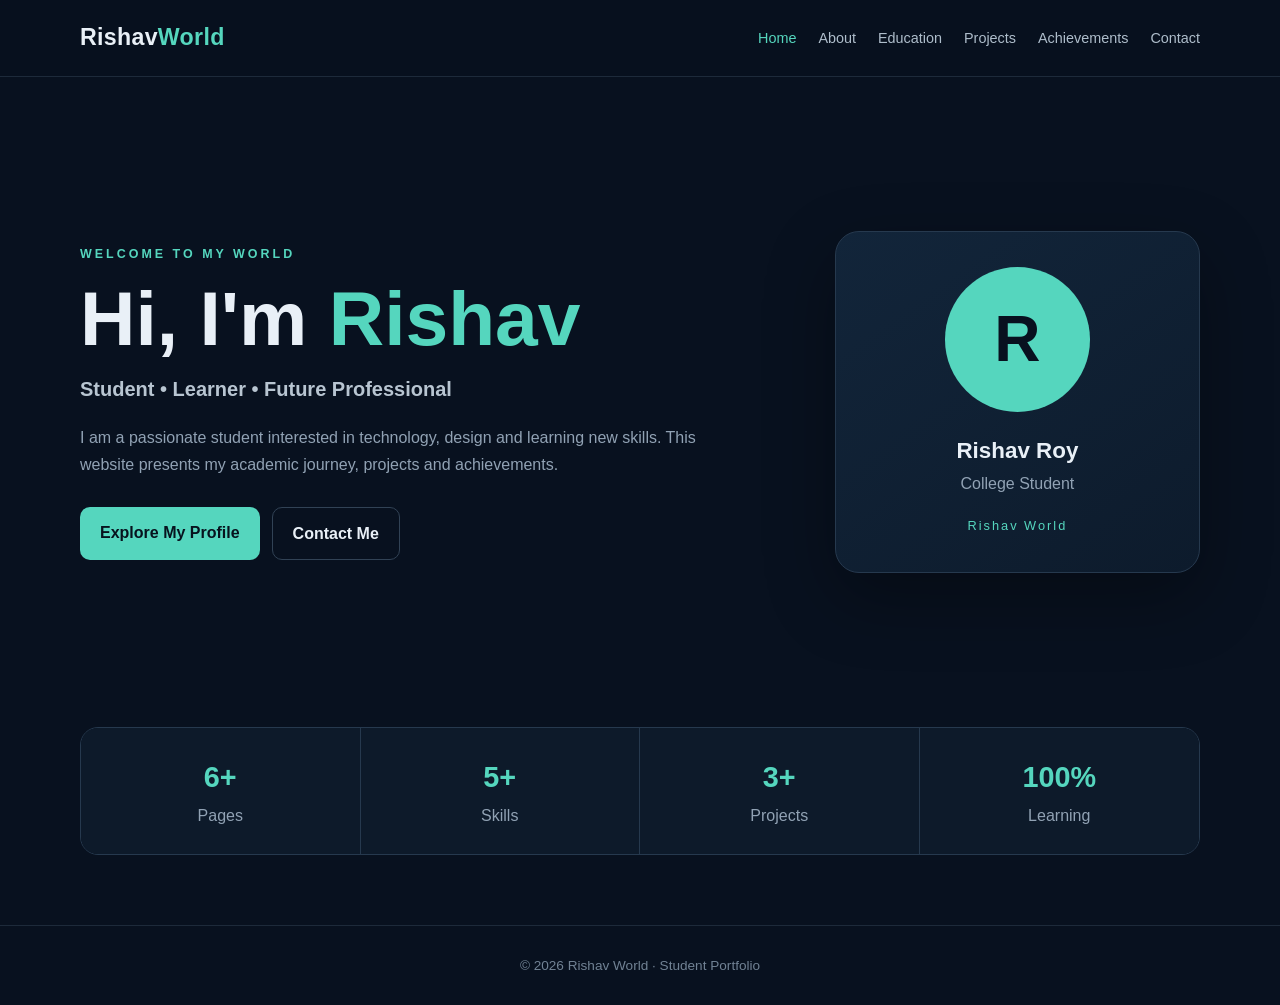
==== index.html @ 49d62210 "Add files via upload" ====
<!DOCTYPE html>
<html lang="en">
<head>
<meta charset="UTF-8">
<meta name="viewport" content="width=device-width, initial-scale=1.0">
<title>Rishav World | Student Portfolio</title>
<link rel="stylesheet" href="style.css">
</head>
<body>
<header><nav class="nav container">
<a class="logo" href="index.html">Rishav<span>World</span></a>
<div class="links">
<a class="active" href="index.html">Home</a><a href="about.html">About</a><a href="education.html">Education</a><a href="projects.html">Projects</a><a href="achievements.html">Achievements</a><a href="contact.html">Contact</a>
</div>
</nav></header>
<main>
<section class="hero container">
<div class="hero-text"><p class="eyebrow">WELCOME TO MY WORLD</p><h1>Hi, I'm <span>Rishav</span></h1><h2>Student • Learner • Future Professional</h2>
<p>I am a passionate student interested in technology, design and learning new skills. This website presents my academic journey, projects and achievements.</p>
<div class="buttons"><a class="btn" href="about.html">Explore My Profile</a><a class="btn secondary" href="contact.html">Contact Me</a></div></div>
<div class="profile-card"><div class="avatar">R</div><h3>Rishav Roy</h3><p>College Student</p><div class="mini">Rishav World</div></div>
</section>
<section class="stats container"><div><b>6+</b><span>Pages</span></div><div><b>5+</b><span>Skills</span></div><div><b>3+</b><span>Projects</span></div><div><b>100%</b><span>Learning</span></div></section>
</main>
<footer>© 2026 Rishav World · Student Portfolio</footer>
</body></html>
---- style.css ----
*{box-sizing:border-box;margin:0;padding:0}body{font-family:Inter,Arial,sans-serif;background:#08111f;color:#e9f0f7;line-height:1.7}a{text-decoration:none;color:inherit}.container{width:min(1120px,92%);margin:auto}header{position:sticky;top:0;z-index:5;background:rgba(8,17,31,.9);backdrop-filter:blur(12px);border-bottom:1px solid #1d2a3a}.nav{min-height:76px;display:flex;align-items:center;justify-content:space-between;gap:20px}.logo{font-size:1.45rem;font-weight:800;letter-spacing:.3px}.logo span,h1 span,h2 span{color:#55d6be}.links{display:flex;gap:22px;flex-wrap:wrap;justify-content:flex-end}.links a{font-size:.9rem;color:#aebdcb}.links a:hover,.links .active{color:#55d6be}.hero{min-height:650px;display:grid;grid-template-columns:1.5fr .8fr;align-items:center;gap:70px}.eyebrow{color:#55d6be;font-size:.78rem;font-weight:800;letter-spacing:3px}.hero h1,h1{font-size:clamp(2.7rem,6vw,4.8rem);line-height:1.08;margin:12px 0}.hero h2{font-size:1.25rem;font-weight:600;color:#b8c5d1;margin-bottom:18px}.hero p:not(.eyebrow),.lead{color:#91a2b4;max-width:650px}.buttons{display:flex;gap:12px;margin-top:28px;flex-wrap:wrap}.btn{display:inline-block;border:0;border-radius:10px;padding:12px 20px;background:#55d6be;color:#07131e;font-weight:800;cursor:pointer}.btn.secondary{background:transparent;color:#e9f0f7;border:1px solid #314255}.profile-card{padding:35px;text-align:center;background:linear-gradient(145deg,#12253a,#0d1b2c);border:1px solid #26394e;border-radius:24px;box-shadow:0 25px 70px #0005}.avatar{width:145px;height:145px;margin:auto auto 20px;border-radius:50%;display:grid;place-items:center;font-size:4rem;font-weight:900;color:#08111f;background:#55d6be}.profile-card h3{font-size:1.4rem}.profile-card p,.muted{color:#91a2b4}.mini{margin-top:18px;color:#55d6be;font-size:.8rem;letter-spacing:2px}.stats{display:grid;grid-template-columns:repeat(4,1fr);border:1px solid #26394e;border-radius:18px;overflow:hidden;margin-bottom:70px}.stats div{padding:25px;text-align:center;background:#0d1a2a;border-right:1px solid #26394e}.stats div:last-child{border:0}.stats b{display:block;font-size:1.8rem;color:#55d6be}.stats span{color:#91a2b4}.page{padding:85px 0 100px;min-height:700px}.page h1{font-size:3.3rem;margin:10px 0 8px}.grid{display:grid;gap:22px;margin-top:35px}.grid.two{grid-template-columns:repeat(2,1fr)}.grid.three{grid-template-columns:repeat(3,1fr)}.card{background:#0d1a2a;border:1px solid #26394e;border-radius:18px;padding:28px}.card h3{margin-bottom:12px;font-size:1.2rem}.card p{color:#9babb9;margin-bottom:9px}.tags{display:flex;gap:9px;flex-wrap:wrap;margin-top:15px}.tags span,.pill{padding:5px 10px;border-radius:99px;background:#13283a;color:#55d6be;font-size:.78rem;border:1px solid #23465a}.icon{font-weight:900;color:#55d6be;font-size:1.3rem;margin-bottom:10px}.timeline{margin:40px 0;border-left:2px solid #55d6be;padding-left:30px}.timeline-item{margin-bottom:35px;position:relative}.timeline-item:before{content:'';position:absolute;width:11px;height:11px;background:#55d6be;border-radius:50%;left:-37px;top:10px}.timeline-item>b{color:#55d6be;font-size:.85rem}.timeline-item h3{margin:4px 0}.skill{margin:20px 0}.skill label{display:flex;justify-content:space-between;color:#b8c5d1}.skill>div{height:8px;background:#1d2b3b;border-radius:10px;margin-top:7px;overflow:hidden}.skill i{display:block;height:100%;background:#55d6be;border-radius:10px}form{display:grid;gap:14px}input,textarea{width:100%;padding:13px 15px;background:#08111f;border:1px solid #2a3d51;color:#fff;border-radius:10px;font:inherit;outline:none}input:focus,textarea:focus{border-color:#55d6be}footer{text-align:center;padding:28px;border-top:1px solid #1d2a3a;color:#718294;font-size:.85rem}@media(max-width:800px){.links{gap:10px}.links a{font-size:.75rem}.hero{grid-template-columns:1fr;padding:70px 0}.profile-card{max-width:360px}.stats{grid-template-columns:repeat(2,1fr)}.stats div:nth-child(2){border-right:0}.grid.two,.grid.three{grid-template-columns:1fr}.page h1{font-size:2.5rem}.nav{align-items:flex-start;padding:18px 0;flex-direction:column}.links{justify-content:flex-start}}
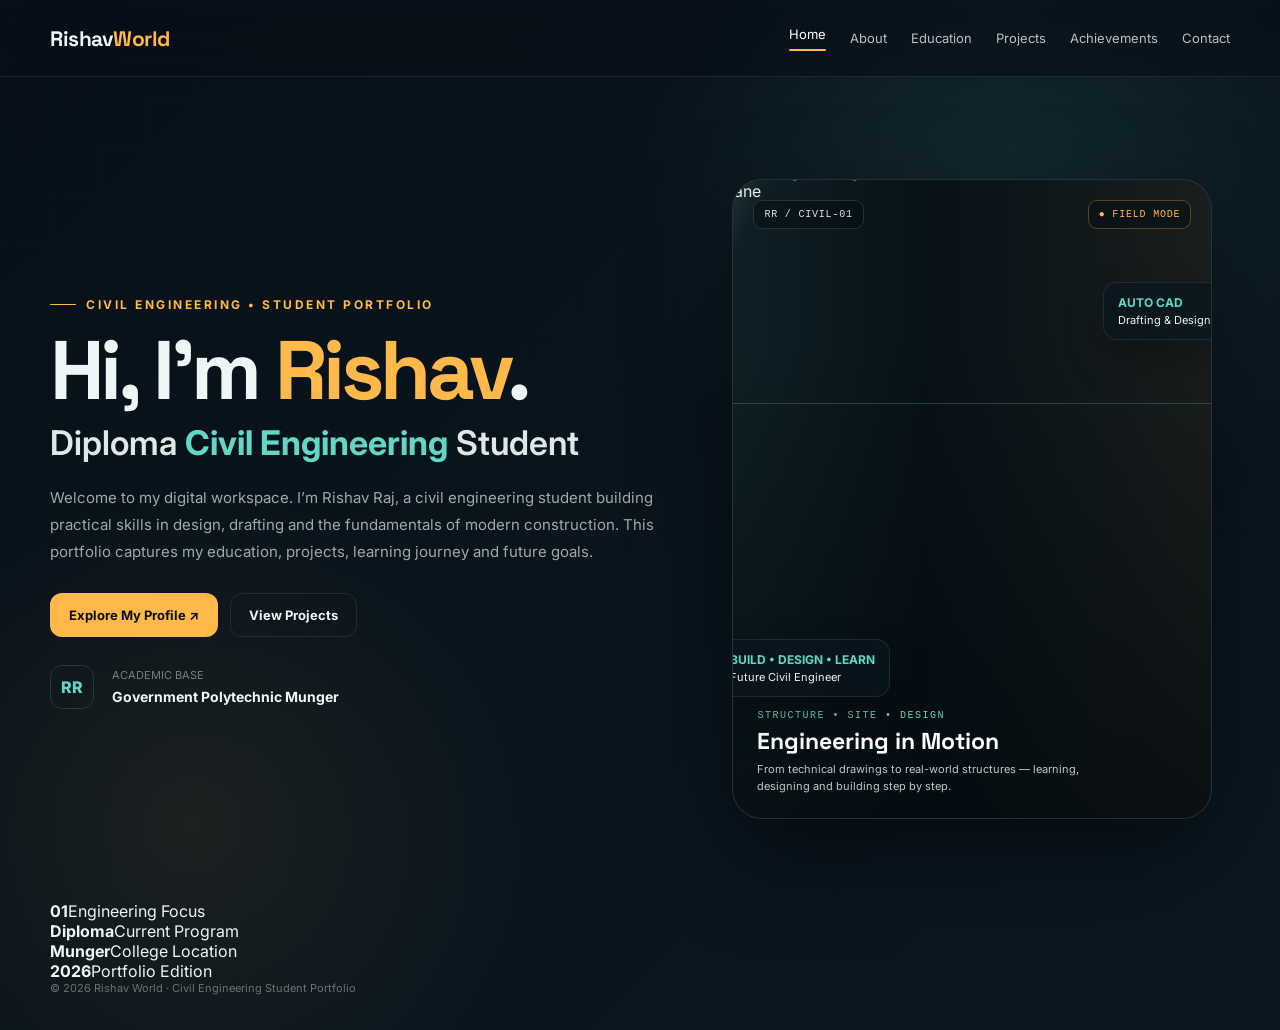
==== commit d0e72215: "Add files via upload" ====
--- a/index.html
+++ b/index.html
@@ -3,24 +3,93 @@
 <head>
 <meta charset="UTF-8">
 <meta name="viewport" content="width=device-width, initial-scale=1.0">
-<title>Rishav World | Student Portfolio</title>
-<link rel="stylesheet" href="style.css">
+<title>Rishav Raj | Civil Engineering Portfolio</title>
+<meta name="description" content="Rishav Raj — Diploma in Civil Engineering student at Government Polytechnic Munger.">
+<link rel="preconnect" href="https://fonts.googleapis.com">
+<link rel="preconnect" href="https://fonts.gstatic.com" crossorigin>
+<link href="https://fonts.googleapis.com/css2?family=Inter:wght@400;500;600;700;800&family=Space+Grotesk:wght@500;600;700&display=swap" rel="stylesheet">
+<style>
+:root{--bg:#071018;--bg2:#0b1822;--text:#eef7f5;--muted:#9aadaa;--line:rgba(255,255,255,.09);--accent:#ffb84a;--accent2:#63d6c6;--max:1180px}
+*{box-sizing:border-box;margin:0;padding:0}html{scroll-behavior:smooth}
+body{min-height:100vh;color:var(--text);font-family:Inter,system-ui,sans-serif;background:radial-gradient(circle at 78% 20%,rgba(99,214,198,.11),transparent 28%),radial-gradient(circle at 15% 80%,rgba(255,184,74,.08),transparent 25%),linear-gradient(135deg,var(--bg),var(--bg2));overflow-x:hidden}
+body:before{content:"";position:fixed;inset:0;pointer-events:none;opacity:.18;background-image:linear-gradient(rgba(99,214,198,.08) 1px,transparent 1px),linear-gradient(90deg,rgba(99,214,198,.08) 1px,transparent 1px);background-size:48px 48px;mask-image:linear-gradient(to bottom,black,transparent 85%)}
+a{color:inherit;text-decoration:none}.container{width:min(var(--max),calc(100% - 40px));margin:auto}
+header{position:relative;z-index:10;border-bottom:1px solid var(--line);backdrop-filter:blur(14px);background:rgba(7,16,24,.62)}
+nav{height:76px;display:flex;align-items:center;justify-content:space-between}.logo{font-family:"Space Grotesk";font-weight:700;font-size:21px;letter-spacing:-.5px}.logo span{color:var(--accent)}
+.links{display:flex;gap:24px;align-items:center}.links a{font-size:13px;color:#b6c3c2;transition:.25s}.links a:hover,.links a.active{color:#fff}.links .active:after{content:"";display:block;width:100%;height:2px;background:var(--accent);margin-top:7px;border-radius:5px}
+.hero{min-height:calc(100vh - 76px);display:grid;grid-template-columns:1.08fr .92fr;align-items:center;gap:60px;padding:70px 0 50px;position:relative}
+.eyebrow{display:inline-flex;align-items:center;gap:10px;color:var(--accent);font-size:12px;letter-spacing:2.5px;font-weight:700}.eyebrow:before{content:"";width:26px;height:1px;background:var(--accent)}
+h1{font-family:"Space Grotesk";font-size:clamp(48px,7vw,83px);line-height:.97;letter-spacing:-4px;margin:18px 0 12px}h1 span{color:var(--accent)}
+.role{font-size:clamp(21px,3vw,34px);font-weight:600;color:#dce9e7;line-height:1.2}.role b{color:var(--accent2)}
+.intro{color:var(--muted);max-width:660px;line-height:1.8;font-size:15px;margin-top:20px}
+.actions{display:flex;gap:12px;flex-wrap:wrap;margin-top:28px}.btn{display:inline-flex;align-items:center;justify-content:center;padding:13px 18px;border-radius:12px;border:1px solid transparent;background:var(--accent);color:#0a1116;font-weight:700;font-size:13px;transition:.25s}.btn:hover{transform:translateY(-2px);box-shadow:0 10px 28px rgba(255,184,74,.18)}.btn.secondary{background:transparent;color:#ecf6f3;border-color:var(--line)}
+.identity{display:flex;gap:18px;align-items:center;margin-top:28px}.identity .mark{width:44px;height:44px;border-radius:12px;border:1px solid rgba(255,255,255,.12);display:grid;place-items:center;color:var(--accent2);font-weight:800}.identity small{display:block;color:#718380;font-size:11px;margin-bottom:4px}.identity strong{font-size:14px}
+.visual{position:relative;min-height:540px;display:grid;place-items:center}
+.engineering-card{
+position:relative;width:min(480px,100%);aspect-ratio:3/4;border:1px solid rgba(255,255,255,.13);
+border-radius:30px;overflow:hidden;background:#081219;box-shadow:0 35px 100px rgba(0,0,0,.48);
+isolation:isolate;transform:translateZ(0)
+}
+.engineering-card:before{content:"";position:absolute;inset:0;z-index:2;pointer-events:none;
+background:linear-gradient(180deg,rgba(3,9,13,.05) 25%,rgba(3,9,13,.7) 100%),
+linear-gradient(90deg,rgba(99,214,198,.08),transparent 40%,rgba(255,184,74,.08))}
+.hero-photo{position:absolute;inset:-3%;width:106%;height:106%;object-fit:cover;object-position:center;filter:saturate(.86) contrast(1.06);animation:slowZoom 12s ease-in-out infinite alternate}
+.engineering-card:after{content:"";position:absolute;z-index:3;inset:-30%;pointer-events:none;
+background:linear-gradient(115deg,transparent 42%,rgba(255,255,255,.14) 48%,transparent 54%);
+transform:translateX(-55%) rotate(3deg);animation:lightSweep 6s ease-in-out infinite}
+.scanline{position:absolute;z-index:4;left:0;right:0;height:1px;top:35%;background:rgba(99,214,198,.7);box-shadow:0 0 18px rgba(99,214,198,.45);opacity:.35;animation:scan 5s ease-in-out infinite}
+.hud{position:absolute;z-index:5;left:20px;right:20px;top:20px;display:flex;justify-content:space-between;align-items:flex-start}
+.hud span{padding:8px 10px;border:1px solid rgba(255,255,255,.13);border-radius:9px;background:rgba(4,12,17,.42);backdrop-filter:blur(10px);font:10px ui-monospace,monospace;color:#d9e6e3;letter-spacing:.8px}
+.hud .live{color:var(--accent);border-color:rgba(255,184,74,.3)}
+.hero-caption{position:absolute;z-index:5;left:24px;right:24px;bottom:22px}
+.hero-caption .tag{font:10px ui-monospace,monospace;color:var(--accent2);letter-spacing:1.5px}
+.hero-caption h3{font-family:"Space Grotesk";font-size:23px;margin:5px 0;color:#fff}
+.hero-caption p{font-size:11px;color:#bdc9c7;max-width:340px;line-height:1.6}
+.float-card{position:absolute;z-index:7;padding:12px 14px;border:1px solid var(--line);border-radius:14px;background:rgba(10,23,31,.78);box-shadow:0 18px 40px rgba(0,0,0,.28);backdrop-filter:blur(12px);font-size:11px}
+.float-card strong{display:block;color:var(--accent2);font-size:12px;margin-bottom:3px}
+.fc1{right:-15px;top:16%;animation:float 4s ease-in-out infinite}
+.fc2{left:-18px;bottom:19%;animation:float 4s .9s ease-in-out infinite}
+@keyframes float{50%{transform:translateY(-9px)}}
+@keyframes slowZoom{from{transform:scale(1)}to{transform:scale(1.065)}}
+@keyframes lightSweep{0%,20%{transform:translateX(-60%) rotate(3deg)}65%,100%{transform:translateX(60%) rotate(3deg)}}
+@keyframes scan{0%,100%{top:20%;opacity:.1}50%{top:76%;opacity:.5}}
+@media(max-width:900px){.links{display:none}.hero{grid-template-columns:1fr;gap:30px;padding-top:60px}.visual{min-height:430px}.stats{grid-template-columns:repeat(2,1fr)}}
+@media(max-width:520px){.container{width:min(100% - 28px,var(--max))}h1{letter-spacing:-3px}.intro{font-size:14px}.engineering-card{border-radius:22px}.blueprint{transform:scale(.78)}.fc1{right:2px}.fc2{left:2px}.stats{grid-template-columns:1fr 1fr;gap:9px}.stat{padding:16px}}
+</style>
 </head>
 <body>
-<header><nav class="nav container">
+<header><nav class="container">
 <a class="logo" href="index.html">Rishav<span>World</span></a>
 <div class="links">
 <a class="active" href="index.html">Home</a><a href="about.html">About</a><a href="education.html">Education</a><a href="projects.html">Projects</a><a href="achievements.html">Achievements</a><a href="contact.html">Contact</a>
-</div>
-</nav></header>
+</div></nav></header>
 <main>
 <section class="hero container">
-<div class="hero-text"><p class="eyebrow">WELCOME TO MY WORLD</p><h1>Hi, I'm <span>Rishav</span></h1><h2>Student • Learner • Future Professional</h2>
-<p>I am a passionate student interested in technology, design and learning new skills. This website presents my academic journey, projects and achievements.</p>
-<div class="buttons"><a class="btn" href="about.html">Explore My Profile</a><a class="btn secondary" href="contact.html">Contact Me</a></div></div>
-<div class="profile-card"><div class="avatar">R</div><h3>Rishav Roy</h3><p>College Student</p><div class="mini">Rishav World</div></div>
+<div class="hero-text">
+<p class="eyebrow">CIVIL ENGINEERING • STUDENT PORTFOLIO</p>
+<h1>Hi, I'm <span>Rishav</span>.</h1>
+<p class="role">Diploma <b>Civil Engineering</b> Student</p>
+<p class="intro">Welcome to my digital workspace. I’m Rishav Raj, a civil engineering student building practical skills in design, drafting and the fundamentals of modern construction. This portfolio captures my education, projects, learning journey and future goals.</p>
+<div class="actions"><a class="btn" href="about.html">Explore My Profile ↗</a><a class="btn secondary" href="projects.html">View Projects</a></div>
+<div class="identity"><div class="mark">RR</div><div><small>ACADEMIC BASE</small><strong>Government Polytechnic Munger</strong></div></div>
+</div>
+<div class="visual" aria-label="Animated civil engineering blueprint illustration">
+<div class="engineering-card">
+<img class="hero-photo" src="civil-construction.jpg" alt="Civil engineering construction site with structural work and tower crane">
+<div class="scanline"></div>
+<div class="hud"><span>RR / CIVIL-01</span><span class="live">● FIELD MODE</span></div>
+<div class="hero-caption">
+<div class="tag">STRUCTURE • SITE • DESIGN</div>
+<h3>Engineering in Motion</h3>
+<p>From technical drawings to real-world structures — learning, designing and building step by step.</p>
+</div>
+<div class="float-card fc1"><strong>AUTO CAD</strong>Drafting &amp; Design</div>
+<div class="float-card fc2"><strong>BUILD • DESIGN • LEARN</strong>Future Civil Engineer</div>
+</div></div>
 </section>
-<section class="stats container"><div><b>6+</b><span>Pages</span></div><div><b>5+</b><span>Skills</span></div><div><b>3+</b><span>Projects</span></div><div><b>100%</b><span>Learning</span></div></section>
+<section class="stats container">
+<div class="stat"><b>01</b><span>Engineering Focus</span></div><div class="stat"><b>Diploma</b><span>Current Program</span></div><div class="stat"><b>Munger</b><span>College Location</span></div><div class="stat"><b>2026</b><span>Portfolio Edition</span></div>
+</section>
 </main>
-<footer>© 2026 Rishav World · Student Portfolio</footer>
+<footer class="container" style="padding:0 0 35px;color:#667673;font-size:11px;">© 2026 Rishav World · Civil Engineering Student Portfolio</footer>
 </body></html>
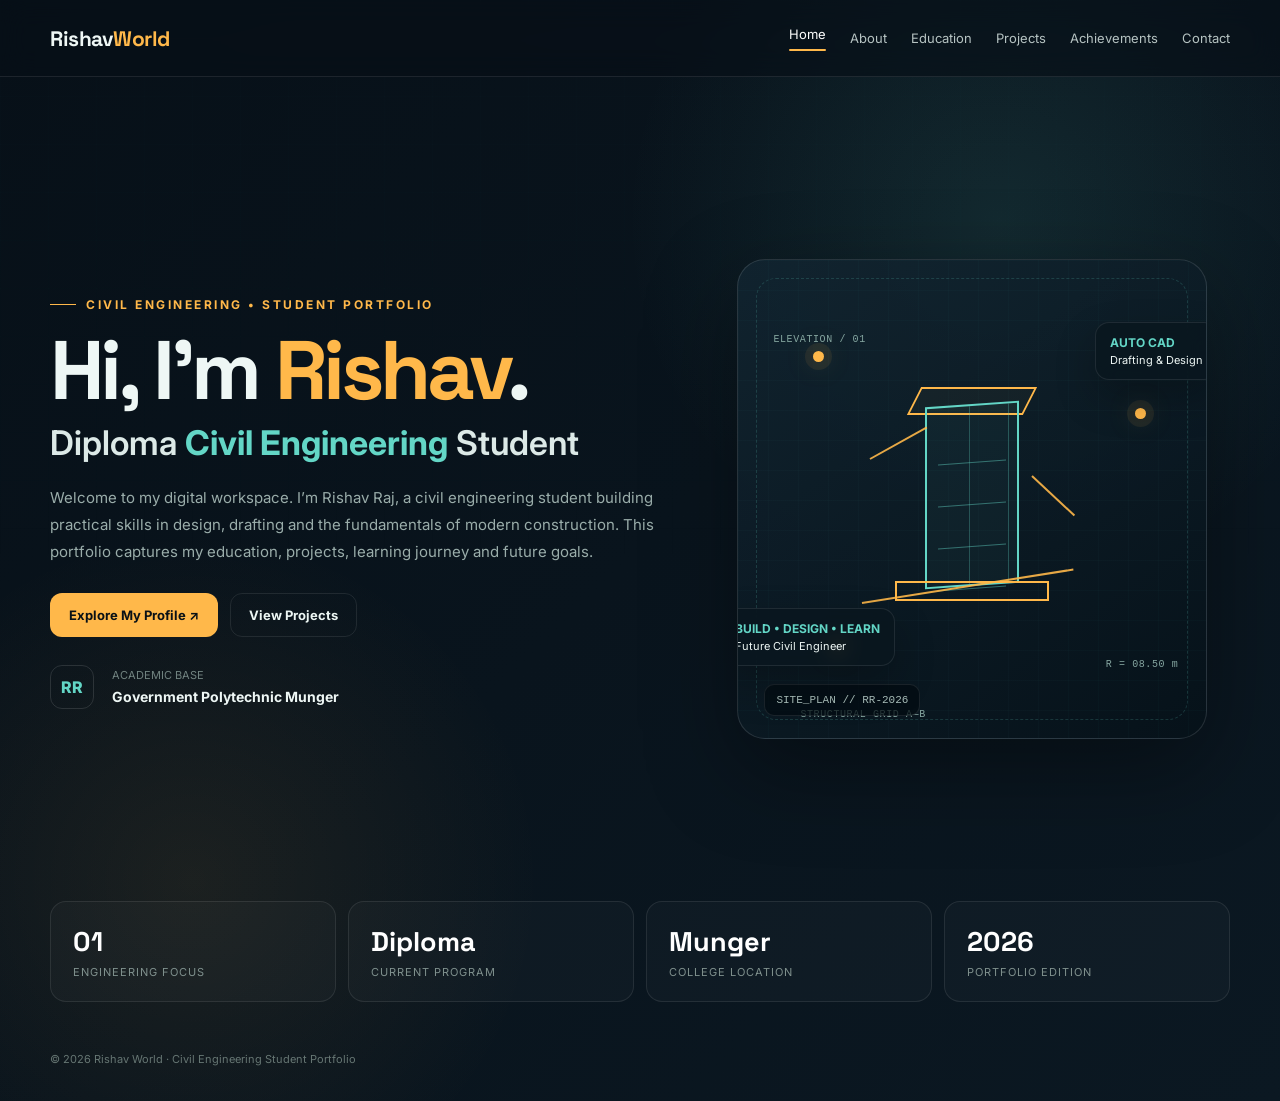
==== commit 2d29d86f: "Add files via upload" ====
--- a/index.html
+++ b/index.html
@@ -16,7 +16,7 @@
 a{color:inherit;text-decoration:none}.container{width:min(var(--max),calc(100% - 40px));margin:auto}
 header{position:relative;z-index:10;border-bottom:1px solid var(--line);backdrop-filter:blur(14px);background:rgba(7,16,24,.62)}
 nav{height:76px;display:flex;align-items:center;justify-content:space-between}.logo{font-family:"Space Grotesk";font-weight:700;font-size:21px;letter-spacing:-.5px}.logo span{color:var(--accent)}
-.links{display:flex;gap:24px;align-items:center}.links a{font-size:13px;color:#b6c3c2;transition:.25s}.links a:hover,.links a.active{color:#fff}.links .active:after{content:"";display:block;width:100%;height:2px;background:var(--accent);margin-top:7px;border-radius:5px}
+.links{display:flex;gap:24px;align-items:center;overflow-x:auto;white-space:nowrap;scrollbar-width:none}.links::-webkit-scrollbar{display:none}.links a{font-size:13px;color:#b6c3c2;transition:.25s}.links a:hover,.links a.active{color:#fff}.links .active:after{content:"";display:block;width:100%;height:2px;background:var(--accent);margin-top:7px;border-radius:5px}
 .hero{min-height:calc(100vh - 76px);display:grid;grid-template-columns:1.08fr .92fr;align-items:center;gap:60px;padding:70px 0 50px;position:relative}
 .eyebrow{display:inline-flex;align-items:center;gap:10px;color:var(--accent);font-size:12px;letter-spacing:2.5px;font-weight:700}.eyebrow:before{content:"";width:26px;height:1px;background:var(--accent)}
 h1{font-family:"Space Grotesk";font-size:clamp(48px,7vw,83px);line-height:.97;letter-spacing:-4px;margin:18px 0 12px}h1 span{color:var(--accent)}
@@ -24,36 +24,17 @@
 .intro{color:var(--muted);max-width:660px;line-height:1.8;font-size:15px;margin-top:20px}
 .actions{display:flex;gap:12px;flex-wrap:wrap;margin-top:28px}.btn{display:inline-flex;align-items:center;justify-content:center;padding:13px 18px;border-radius:12px;border:1px solid transparent;background:var(--accent);color:#0a1116;font-weight:700;font-size:13px;transition:.25s}.btn:hover{transform:translateY(-2px);box-shadow:0 10px 28px rgba(255,184,74,.18)}.btn.secondary{background:transparent;color:#ecf6f3;border-color:var(--line)}
 .identity{display:flex;gap:18px;align-items:center;margin-top:28px}.identity .mark{width:44px;height:44px;border-radius:12px;border:1px solid rgba(255,255,255,.12);display:grid;place-items:center;color:var(--accent2);font-weight:800}.identity small{display:block;color:#718380;font-size:11px;margin-bottom:4px}.identity strong{font-size:14px}
-.visual{position:relative;min-height:540px;display:grid;place-items:center}
-.engineering-card{
-position:relative;width:min(480px,100%);aspect-ratio:3/4;border:1px solid rgba(255,255,255,.13);
-border-radius:30px;overflow:hidden;background:#081219;box-shadow:0 35px 100px rgba(0,0,0,.48);
-isolation:isolate;transform:translateZ(0)
-}
-.engineering-card:before{content:"";position:absolute;inset:0;z-index:2;pointer-events:none;
-background:linear-gradient(180deg,rgba(3,9,13,.05) 25%,rgba(3,9,13,.7) 100%),
-linear-gradient(90deg,rgba(99,214,198,.08),transparent 40%,rgba(255,184,74,.08))}
-.hero-photo{position:absolute;inset:-3%;width:106%;height:106%;object-fit:cover;object-position:center;filter:saturate(.86) contrast(1.06);animation:slowZoom 12s ease-in-out infinite alternate}
-.engineering-card:after{content:"";position:absolute;z-index:3;inset:-30%;pointer-events:none;
-background:linear-gradient(115deg,transparent 42%,rgba(255,255,255,.14) 48%,transparent 54%);
-transform:translateX(-55%) rotate(3deg);animation:lightSweep 6s ease-in-out infinite}
-.scanline{position:absolute;z-index:4;left:0;right:0;height:1px;top:35%;background:rgba(99,214,198,.7);box-shadow:0 0 18px rgba(99,214,198,.45);opacity:.35;animation:scan 5s ease-in-out infinite}
-.hud{position:absolute;z-index:5;left:20px;right:20px;top:20px;display:flex;justify-content:space-between;align-items:flex-start}
-.hud span{padding:8px 10px;border:1px solid rgba(255,255,255,.13);border-radius:9px;background:rgba(4,12,17,.42);backdrop-filter:blur(10px);font:10px ui-monospace,monospace;color:#d9e6e3;letter-spacing:.8px}
-.hud .live{color:var(--accent);border-color:rgba(255,184,74,.3)}
-.hero-caption{position:absolute;z-index:5;left:24px;right:24px;bottom:22px}
-.hero-caption .tag{font:10px ui-monospace,monospace;color:var(--accent2);letter-spacing:1.5px}
-.hero-caption h3{font-family:"Space Grotesk";font-size:23px;margin:5px 0;color:#fff}
-.hero-caption p{font-size:11px;color:#bdc9c7;max-width:340px;line-height:1.6}
-.float-card{position:absolute;z-index:7;padding:12px 14px;border:1px solid var(--line);border-radius:14px;background:rgba(10,23,31,.78);box-shadow:0 18px 40px rgba(0,0,0,.28);backdrop-filter:blur(12px);font-size:11px}
-.float-card strong{display:block;color:var(--accent2);font-size:12px;margin-bottom:3px}
-.fc1{right:-15px;top:16%;animation:float 4s ease-in-out infinite}
-.fc2{left:-18px;bottom:19%;animation:float 4s .9s ease-in-out infinite}
-@keyframes float{50%{transform:translateY(-9px)}}
-@keyframes slowZoom{from{transform:scale(1)}to{transform:scale(1.065)}}
-@keyframes lightSweep{0%,20%{transform:translateX(-60%) rotate(3deg)}65%,100%{transform:translateX(60%) rotate(3deg)}}
-@keyframes scan{0%,100%{top:20%;opacity:.1}50%{top:76%;opacity:.5}}
-@media(max-width:900px){.links{display:none}.hero{grid-template-columns:1fr;gap:30px;padding-top:60px}.visual{min-height:430px}.stats{grid-template-columns:repeat(2,1fr)}}
+.visual{position:relative;min-height:500px;display:grid;place-items:center}.engineering-card{position:relative;width:min(470px,100%);aspect-ratio:1/1.02;border:1px solid rgba(255,255,255,.12);border-radius:28px;background:linear-gradient(145deg,rgba(18,37,49,.86),rgba(6,17,25,.86));box-shadow:0 30px 90px rgba(0,0,0,.36);overflow:hidden}.engineering-card:before{content:"";position:absolute;inset:18px;border:1px dashed rgba(99,214,198,.18);border-radius:20px}
+.grid{position:absolute;inset:0;opacity:.28;background-image:linear-gradient(rgba(99,214,198,.09) 1px,transparent 1px),linear-gradient(90deg,rgba(99,214,198,.09) 1px,transparent 1px);background-size:30px 30px}
+.blueprint{position:absolute;inset:50px 45px;display:grid;place-items:center}.building{position:relative;width:250px;height:250px}.tower{position:absolute;left:78px;top:30px;width:94px;height:182px;border:2px solid var(--accent2);background:rgba(99,214,198,.04);transform:skewY(-4deg)}.tower:before,.tower:after{content:"";position:absolute;left:11px;right:11px;height:1px;background:rgba(99,214,198,.45)}.tower:before{top:56px;box-shadow:0 42px rgba(99,214,198,.45),0 84px rgba(99,214,198,.45),0 126px rgba(99,214,198,.45)}.tower:after{top:0;bottom:0;left:42px;right:auto;width:1px;height:auto;background:rgba(99,214,198,.28);box-shadow:39px 0 rgba(99,214,198,.28)}
+.roof{position:absolute;left:67px;top:13px;width:116px;height:28px;border:2px solid var(--accent);transform:skewX(-27deg);background:rgba(255,184,74,.03)}.base{position:absolute;left:48px;bottom:23px;width:154px;height:20px;border:2px solid var(--accent)}
+.beam{position:absolute;background:var(--accent);height:2px;transform-origin:left center;opacity:.9}.beam.one{left:15px;top:228px;width:214px;transform:rotate(-9deg)}.beam.two{left:23px;top:84px;width:65px;transform:rotate(-29deg)}.beam.three{right:7px;top:101px;width:58px;transform:rotate(43deg)}
+.dimension{position:absolute;color:#86a7a1;font:10px ui-monospace,SFMono-Regular,Menlo,monospace;letter-spacing:.6px}.d1{left:35px;top:74px}.d2{right:28px;bottom:68px}.d3{left:62px;bottom:18px}.label{position:absolute;left:26px;bottom:22px;padding:9px 11px;border-radius:10px;background:rgba(4,13,18,.72);border:1px solid var(--line);font:11px ui-monospace,monospace;color:#abc0bc}
+.marker{position:absolute;width:11px;height:11px;border-radius:50%;background:var(--accent);box-shadow:0 0 0 8px rgba(255,184,74,.08),0 0 28px rgba(255,184,74,.35)}.m1{top:19%;left:16%;animation:pulse 2.2s infinite}.m2{top:31%;right:13%;animation:pulse 2.2s .8s infinite}.m3{bottom:18%;left:20%;animation:pulse 2.2s 1.4s infinite}
+.float-card{position:absolute;padding:12px 14px;border:1px solid var(--line);border-radius:14px;background:rgba(10,23,31,.86);box-shadow:0 18px 40px rgba(0,0,0,.24);backdrop-filter:blur(10px);font-size:11px}.float-card strong{display:block;color:var(--accent2);font-size:12px;margin-bottom:3px}.fc1{right:-12px;top:13%;animation:float 4s ease-in-out infinite}.fc2{left:-18px;bottom:15%;animation:float 4s .9s ease-in-out infinite}
+.stats{display:grid;grid-template-columns:repeat(4,1fr);gap:12px;padding-bottom:50px}.stat{padding:22px;border:1px solid var(--line);background:rgba(255,255,255,.025);border-radius:16px}.stat b{font-family:"Space Grotesk";font-size:27px;color:#fff;display:block}.stat span{display:block;color:#7f908d;font-size:11px;margin-top:6px;text-transform:uppercase;letter-spacing:1px}
+@keyframes float{50%{transform:translateY(-8px)}}@keyframes pulse{50%{transform:scale(1.35);opacity:.65}}
+@media(max-width:900px){nav{height:auto;min-height:76px;flex-direction:column;align-items:flex-start;justify-content:center;gap:14px;padding:14px 0}.links{width:100%;gap:20px;padding-bottom:3px}.links a{flex:0 0 auto}.hero{grid-template-columns:1fr;gap:30px;padding-top:60px}.visual{min-height:430px}.stats{grid-template-columns:repeat(2,1fr)}}
 @media(max-width:520px){.container{width:min(100% - 28px,var(--max))}h1{letter-spacing:-3px}.intro{font-size:14px}.engineering-card{border-radius:22px}.blueprint{transform:scale(.78)}.fc1{right:2px}.fc2{left:2px}.stats{grid-template-columns:1fr 1fr;gap:9px}.stat{padding:16px}}
 </style>
 </head>
@@ -75,14 +56,9 @@
 </div>
 <div class="visual" aria-label="Animated civil engineering blueprint illustration">
 <div class="engineering-card">
-<img class="hero-photo" src="civil-construction.jpg" alt="Civil engineering construction site with structural work and tower crane">
-<div class="scanline"></div>
-<div class="hud"><span>RR / CIVIL-01</span><span class="live">● FIELD MODE</span></div>
-<div class="hero-caption">
-<div class="tag">STRUCTURE • SITE • DESIGN</div>
-<h3>Engineering in Motion</h3>
-<p>From technical drawings to real-world structures — learning, designing and building step by step.</p>
-</div>
+<div class="grid"></div><span class="marker m1"></span><span class="marker m2"></span><span class="marker m3"></span>
+<div class="blueprint"><div class="building"><div class="roof"></div><div class="tower"></div><div class="base"></div><i class="beam one"></i><i class="beam two"></i><i class="beam three"></i></div></div>
+<span class="dimension d1">ELEVATION / 01</span><span class="dimension d2">R = 08.50 m</span><span class="dimension d3">STRUCTURAL GRID A—B</span><span class="label">SITE_PLAN // RR-2026</span>
 <div class="float-card fc1"><strong>AUTO CAD</strong>Drafting &amp; Design</div>
 <div class="float-card fc2"><strong>BUILD • DESIGN • LEARN</strong>Future Civil Engineer</div>
 </div></div>
